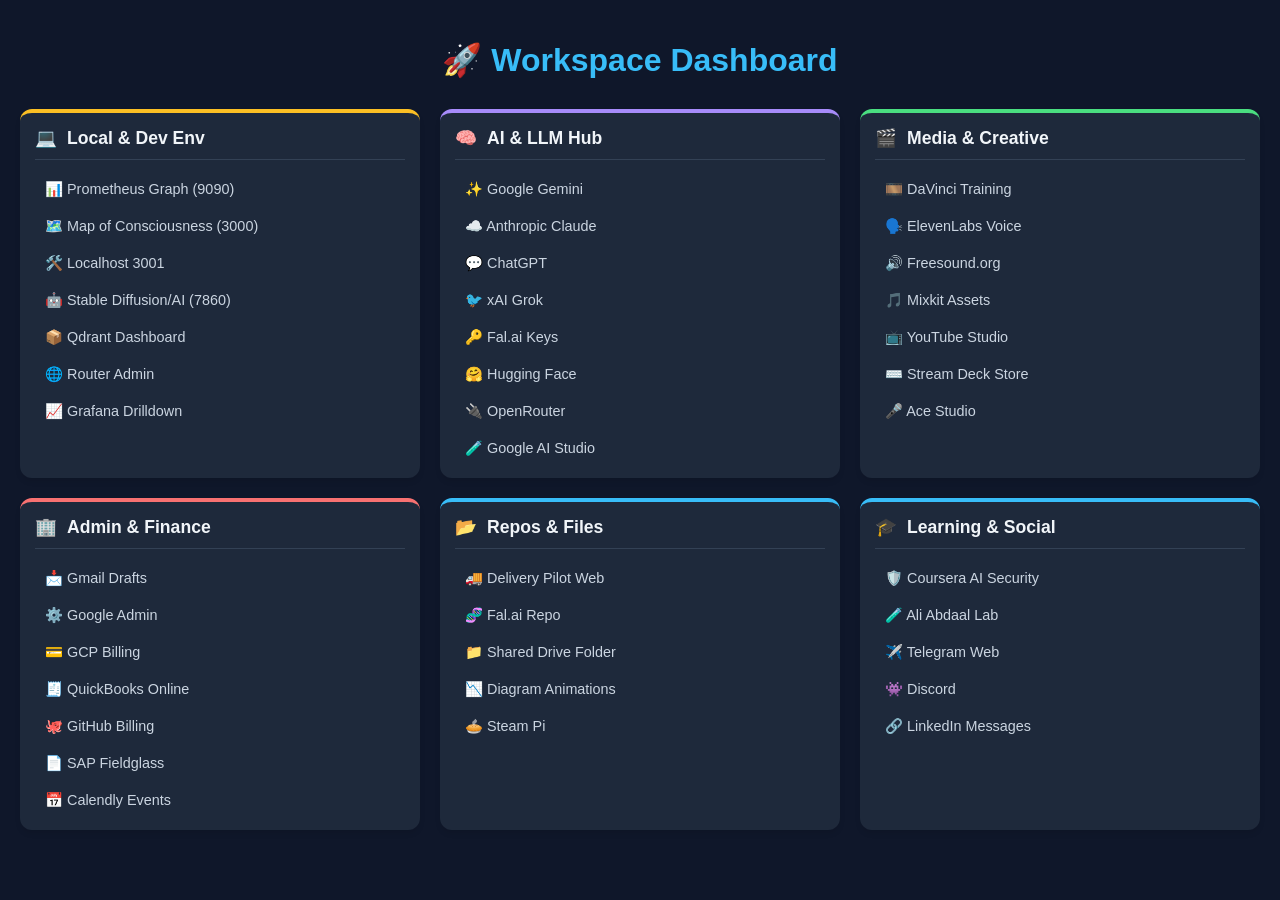
==== february-2026.html @ 4c27ddac "Add personal shortcut dashboard for February 2026" ====
<!DOCTYPE html>
<html lang="en">
<head>
    <meta charset="UTF-8">
    <meta name="viewport" content="width=device-width, initial-scale=1.0">
    <title>Personal Shortcut Dashboard</title>
    <style>
        :root {
            --bg: #0f172a;
            --card-bg: #1e293b;
            --text: #f1f5f9;
            --accent: #38bdf8;
            --group-local: #fbbf24;
            --group-ai: #a78bfa;
            --group-admin: #f87171;
            --group-media: #4ade80;
        }

        body {
            font-family: 'Segoe UI', Tahoma, Geneva, Verdana, sans-serif;
            background-color: var(--bg);
            color: var(--text);
            margin: 0;
            padding: 20px;
        }

        h1 { text-align: center; color: var(--accent); margin-bottom: 30px; }

        .dashboard {
            display: grid;
            grid-template-columns: repeat(auto-fit, minmax(300px, 1fr));
            gap: 20px;
            max-width: 1400px;
            margin: 0 auto;
        }

        .category {
            background: var(--card-bg);
            padding: 15px;
            border-radius: 12px;
            box-shadow: 0 4px 6px -1px rgba(0, 0, 0, 0.1);
            border-top: 4px solid var(--accent);
        }

        .category h2 {
            font-size: 1.1rem;
            margin-top: 0;
            border-bottom: 1px solid #334155;
            padding-bottom: 10px;
            display: flex;
            align-items: center;
            gap: 10px;
        }

        .links {
            display: flex;
            flex-direction: column;
            gap: 8px;
            margin-top: 10px;
        }

        a {
            color: #cbd5e1;
            text-decoration: none;
            font-size: 0.9rem;
            padding: 6px 10px;
            border-radius: 6px;
            transition: all 0.2s;
            white-space: nowrap;
            overflow: hidden;
            text-overflow: ellipsis;
            display: block;
        }

        a:hover {
            background: #334155;
            color: white;
            padding-left: 15px;
        }

        /* Color Coding by Category */
        .cat-local { border-color: var(--group-local); }
        .cat-ai { border-color: var(--group-ai); }
        .cat-admin { border-color: var(--group-admin); }
        .cat-media { border-color: var(--group-media); }

        .emoji { font-style: normal; }
    </style>
</head>
<body>

    <h1>🚀 Workspace Dashboard</h1>

    <div class="dashboard">

        <div class="category cat-local">
            <h2><span class="emoji">💻</span> Local & Dev Env</h2>
            <div class="links">
                <a href="http://localhost:9090/graph">📊 Prometheus Graph (9090)</a>
                <a href="http://localhost:3000/MapOfConsciousness">🗺️ Map of Consciousness (3000)</a>
                <a href="http://localhost:3001/">🛠️ Localhost 3001</a>
                <a href="http://localhost:7860/">🤖 Stable Diffusion/AI (7860)</a>
                <a href="http://192.168.2.227:6333/dashboard">📦 Qdrant Dashboard</a>
                <a href="http://192.168.3.1/#Dashboard">🌐 Router Admin</a>
                <a href="http://localhost:3000/a/grafana-metricsdrilldown-app/drilldown">📈 Grafana Drilldown</a>
            </div>
        </div>

        <div class="category cat-ai">
            <h2><span class="emoji">🧠</span> AI & LLM Hub</h2>
            <div class="links">
                <a href="https://gemini.google.com/">✨ Google Gemini</a>
                <a href="https://claude.ai/">☁️ Anthropic Claude</a>
                <a href="https://chatgpt.com/">💬 ChatGPT</a>
                <a href="https://grok.com/">🐦 xAI Grok</a>
                <a href="https://fal.ai/dashboard/keys">🔑 Fal.ai Keys</a>
                <a href="https://huggingface.co/models">🤗 Hugging Face</a>
                <a href="https://openrouter.ai/models">🔌 OpenRouter</a>
                <a href="https://aistudio.google.com/api-keys">🧪 Google AI Studio</a>
            </div>
        </div>

        <div class="category cat-media">
            <h2><span class="emoji">🎬</span> Media & Creative</h2>
            <div class="links">
                <a href="https://www.blackmagicdesign.com/products/davinciresolve/training">🎞️ DaVinci Training</a>
                <a href="https://elevenlabs.io/app/home">🗣️ ElevenLabs Voice</a>
                <a href="https://freesound.org/">🔊 Freesound.org</a>
                <a href="https://mixkit.co/">🎵 Mixkit Assets</a>
                <a href="https://studio.youtube.com/">📺 YouTube Studio</a>
                <a href="https://marketplace.elgato.com/">⌨️ Stream Deck Store</a>
                <a href="https://acestudio.ai/">🎤 Ace Studio</a>
            </div>
        </div>

        <div class="category cat-admin">
            <h2><span class="emoji">🏢</span> Admin & Finance</h2>
            <div class="links">
                <a href="https://mail.google.com/mail/u/0/#drafts">📩 Gmail Drafts</a>
                <a href="https://admin.google.com/">⚙️ Google Admin</a>
                <a href="https://console.cloud.google.com/billing">💳 GCP Billing</a>
                <a href="https://accounts.intuit.com/app/sign-in?app_group=QBO">🧾 QuickBooks Online</a>
                <a href="https://github.com/settings/billing/usage">🐙 GitHub Billing</a>
                <a href="https://www.us.fieldglass.cloud.sap/">📄 SAP Fieldglass</a>
                <a href="https://calendly.com/app/scheduled_events/user/me">📅 Calendly Events</a>
            </div>
        </div>

        <div class="category">
            <h2><span class="emoji">📂</span> Repos & Files</h2>
            <div class="links">
                <a href="https://github.com/rifaterdemsahin/delivery-pilot-web">🚚 Delivery Pilot Web</a>
                <a href="https://github.com/rifaterdemsahin/fal.ai">🧬 Fal.ai Repo</a>
                <a href="https://drive.google.com/drive/folders/1Aw7z1fhBPbMKdd_1oswbzaWk6Q2gLtJf">📁 Shared Drive Folder</a>
                <a href="https://rifaterdemsahin.github.io/diagram-animations/">📉 Diagram Animations</a>
                <a href="https://github.com/rifaterdemsahin/steam-pi">🥧 Steam Pi</a>
            </div>
        </div>

        <div class="category">
            <h2><span class="emoji">🎓</span> Learning & Social</h2>
            <div class="links">
                <a href="https://www.coursera.org/learn/secure-ai-interpret-and-protect-models">🛡️ Coursera AI Security</a>
                <a href="https://lab.aliabdaal.com/feed">🧪 Ali Abdaal Lab</a>
                <a href="https://web.telegram.org/a/">✈️ Telegram Web</a>
                <a href="https://discord.com/channels/@me">👾 Discord</a>
                <a href="https://www.linkedin.com/messaging/">🔗 LinkedIn Messages</a>
            </div>
        </div>

    </div>

</body>
</html>
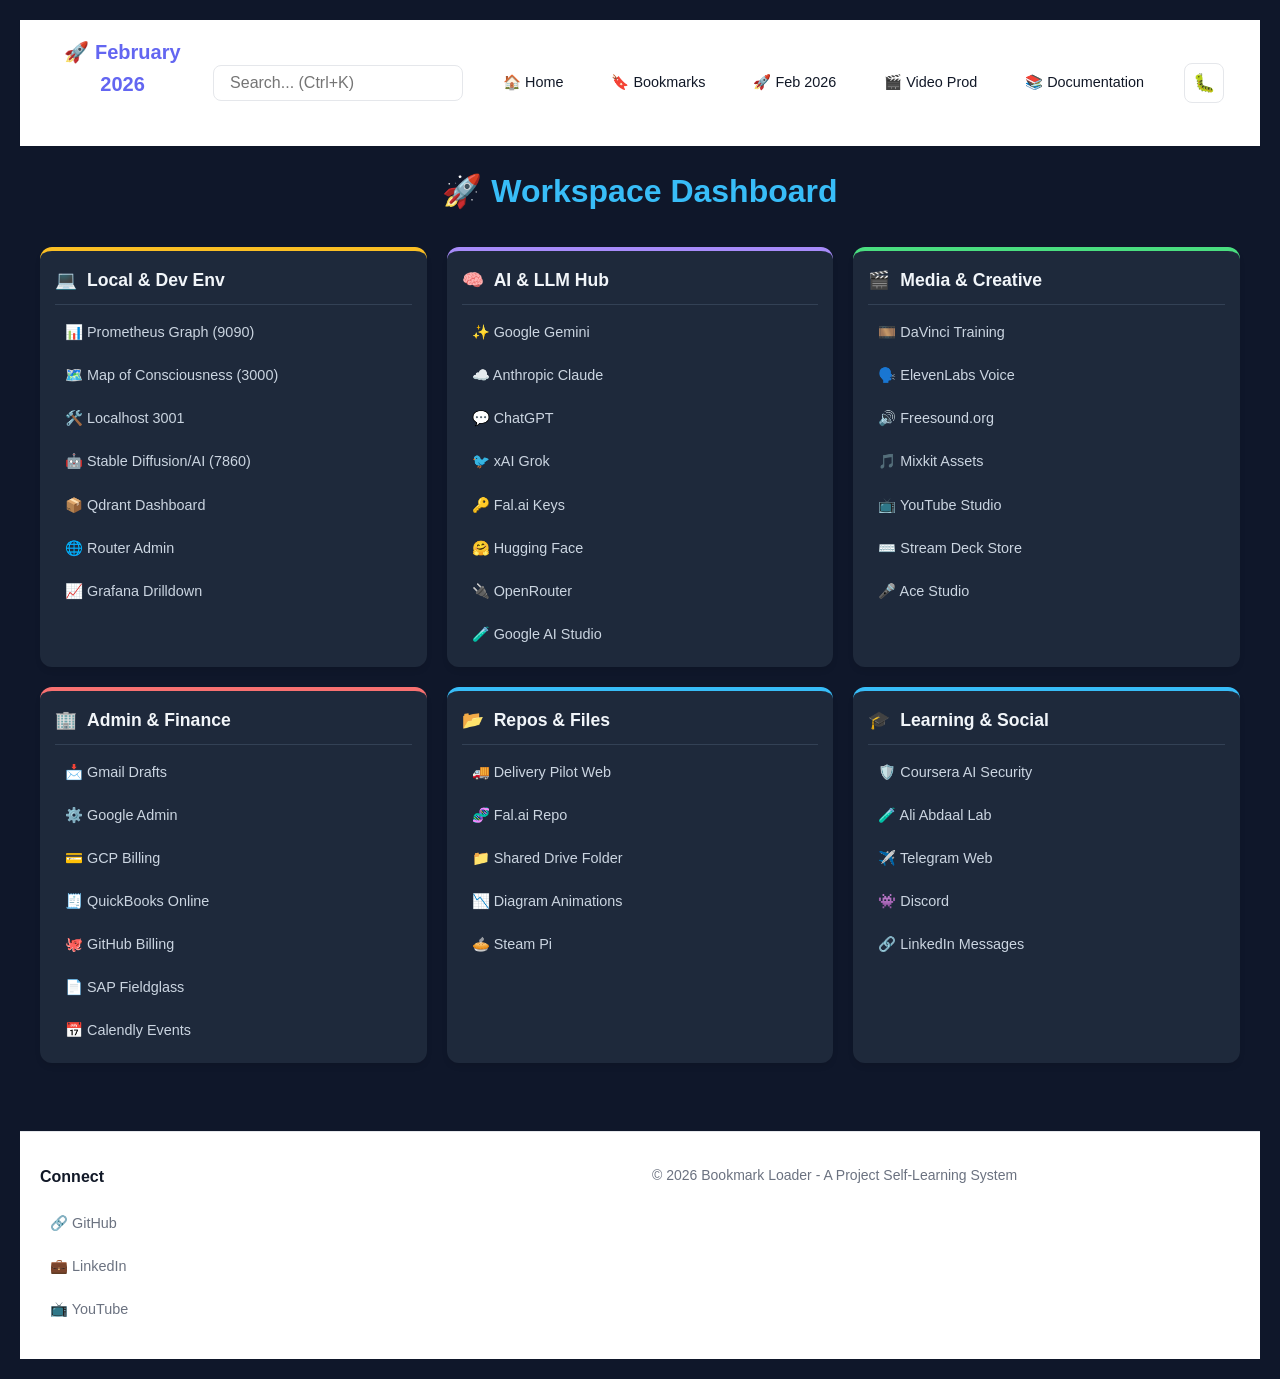
==== commit 2ad340bb: "feat: Integrate february-2026 and video-production pages with full navigation Integrate New Pages: -" ====
--- a/february-2026.html
+++ b/february-2026.html
@@ -3,7 +3,9 @@
 <head>
     <meta charset="UTF-8">
     <meta name="viewport" content="width=device-width, initial-scale=1.0">
-    <title>Personal Shortcut Dashboard</title>
+    <title>February 2026 Dashboard - Bookmark Loader</title>
+    <link rel="stylesheet" href="css/main.css">
+    <link rel="stylesheet" href="css/responsive.css">
     <style>
         :root {
             --bg: #0f172a;
@@ -88,7 +90,40 @@
     </style>
 </head>
 <body>
-
+    <!-- Debug Menu -->
+    <nav id="debug-menu" class="debug-menu" style="display: none;">
+        <div class="debug-menu-container">
+            <span class="debug-label">DEBUG:</span>
+            <div id="debug-menu-items"></div>
+        </div>
+    </nav>
+
+    <!-- Main Navigation -->
+    <nav class="main-nav">
+        <div class="nav-container">
+            <div class="nav-brand">
+                <h1>🚀 February 2026</h1>
+            </div>
+
+            <div class="nav-search">
+                <input
+                    type="text"
+                    id="search-input"
+                    placeholder="Search... (Ctrl+K)"
+                    autocomplete="off"
+                />
+                <div id="search-autocomplete" class="autocomplete-dropdown"></div>
+            </div>
+
+            <div class="nav-links" id="nav-links"></div>
+
+            <button id="debug-toggle" class="debug-toggle" title="Toggle Debug Menu">
+                🐛
+            </button>
+        </div>
+    </nav>
+
+    <div style="padding: 20px;">
     <h1>🚀 Workspace Dashboard</h1>
 
     <div class="dashboard">
@@ -169,6 +204,26 @@
         </div>
 
     </div>
-
+    </div>
+
+    <!-- Footer -->
+    <footer class="footer">
+        <div class="container">
+            <div class="footer-content">
+                <div class="footer-links">
+                    <h4>Connect</h4>
+                    <div id="social-links"></div>
+                </div>
+                <div class="footer-info">
+                    <p>&copy; 2026 Bookmark Loader - A Project Self-Learning System</p>
+                </div>
+            </div>
+        </div>
+    </footer>
+
+    <!-- Scripts -->
+    <script src="js/menu.js"></script>
+    <script src="js/search.js"></script>
+    <script src="js/debug.js"></script>
 </body>
 </html>
--- a/css/main.css
+++ b/css/main.css
@@ -0,0 +1,371 @@
+/* CSS Custom Properties (Design Tokens) */
+:root {
+  /* Colors */
+  --primary: #6366f1;
+  --secondary: #8b5cf6;
+  --success: #10b981;
+  --warning: #f59e0b;
+  --danger: #ef4444;
+  --neutral: #6b7280;
+  --background: #f9fafb;
+  --surface: #ffffff;
+  --text-primary: #111827;
+  --text-secondary: #6b7280;
+  --border: #e5e7eb;
+
+  /* Spacing */
+  --spacing-xs: 0.25rem;
+  --spacing-sm: 0.5rem;
+  --spacing-md: 1rem;
+  --spacing-lg: 1.5rem;
+  --spacing-xl: 2rem;
+  --spacing-2xl: 3rem;
+
+  /* Typography */
+  --font-family: -apple-system, BlinkMacSystemFont, 'Segoe UI', Roboto, Oxygen, Ubuntu, sans-serif;
+  --font-size-sm: 0.875rem;
+  --font-size-base: 1rem;
+  --font-size-lg: 1.125rem;
+  --font-size-xl: 1.25rem;
+  --font-size-2xl: 1.5rem;
+  --font-size-3xl: 2rem;
+
+  /* Shadows */
+  --shadow-sm: 0 1px 2px 0 rgba(0, 0, 0, 0.05);
+  --shadow-md: 0 4px 6px -1px rgba(0, 0, 0, 0.1);
+  --shadow-lg: 0 10px 15px -3px rgba(0, 0, 0, 0.1);
+
+  /* Border Radius */
+  --radius-sm: 0.25rem;
+  --radius-md: 0.5rem;
+  --radius-lg: 1rem;
+
+  /* Transitions */
+  --transition-fast: 150ms ease-in-out;
+  --transition-base: 300ms ease-in-out;
+}
+
+/* Reset & Base Styles */
+* {
+  margin: 0;
+  padding: 0;
+  box-sizing: border-box;
+}
+
+html {
+  scroll-behavior: smooth;
+}
+
+body {
+  font-family: var(--font-family);
+  font-size: var(--font-size-base);
+  line-height: 1.6;
+  color: var(--text-primary);
+  background-color: var(--background);
+}
+
+/* Debug Menu Styles */
+.debug-menu {
+  background-color: #1f2937;
+  color: #ffffff;
+  padding: var(--spacing-sm) var(--spacing-md);
+  border-bottom: 2px solid var(--warning);
+  position: sticky;
+  top: 0;
+  z-index: 1000;
+}
+
+.debug-menu-container {
+  max-width: 1200px;
+  margin: 0 auto;
+  display: flex;
+  align-items: center;
+  gap: var(--spacing-md);
+  flex-wrap: wrap;
+}
+
+.debug-label {
+  font-weight: bold;
+  color: var(--warning);
+  font-size: var(--font-size-sm);
+}
+
+#debug-menu-items {
+  display: flex;
+  gap: var(--spacing-sm);
+  flex-wrap: wrap;
+}
+
+#debug-menu-items a {
+  color: #ffffff;
+  text-decoration: none;
+  padding: var(--spacing-xs) var(--spacing-sm);
+  background-color: rgba(255, 255, 255, 0.1);
+  border-radius: var(--radius-sm);
+  font-size: var(--font-size-sm);
+  transition: background-color var(--transition-fast);
+}
+
+#debug-menu-items a:hover {
+  background-color: rgba(255, 255, 255, 0.2);
+}
+
+/* Main Navigation */
+.main-nav {
+  background-color: var(--surface);
+  box-shadow: var(--shadow-sm);
+  position: sticky;
+  top: 0;
+  z-index: 999;
+}
+
+.nav-container {
+  max-width: 1200px;
+  margin: 0 auto;
+  padding: var(--spacing-md);
+  display: flex;
+  align-items: center;
+  gap: var(--spacing-lg);
+  flex-wrap: wrap;
+}
+
+.nav-brand h1 {
+  font-size: var(--font-size-xl);
+  color: var(--primary);
+}
+
+.nav-search {
+  flex: 1;
+  min-width: 250px;
+  position: relative;
+}
+
+#search-input {
+  width: 100%;
+  padding: var(--spacing-sm) var(--spacing-md);
+  border: 1px solid var(--border);
+  border-radius: var(--radius-md);
+  font-size: var(--font-size-base);
+  transition: border-color var(--transition-fast), box-shadow var(--transition-fast);
+}
+
+#search-input:focus {
+  outline: none;
+  border-color: var(--primary);
+  box-shadow: 0 0 0 3px rgba(99, 102, 241, 0.1);
+}
+
+.autocomplete-dropdown {
+  position: absolute;
+  top: 100%;
+  left: 0;
+  right: 0;
+  margin-top: var(--spacing-xs);
+  background-color: var(--surface);
+  border: 1px solid var(--border);
+  border-radius: var(--radius-md);
+  box-shadow: var(--shadow-lg);
+  max-height: 300px;
+  overflow-y: auto;
+  display: none;
+  z-index: 1000;
+}
+
+.autocomplete-dropdown.active {
+  display: block;
+}
+
+.autocomplete-item {
+  padding: var(--spacing-sm) var(--spacing-md);
+  cursor: pointer;
+  transition: background-color var(--transition-fast);
+}
+
+.autocomplete-item:hover,
+.autocomplete-item.selected {
+  background-color: var(--background);
+}
+
+.nav-links {
+  display: flex;
+  gap: var(--spacing-md);
+  align-items: center;
+}
+
+.nav-links a {
+  color: var(--text-primary);
+  text-decoration: none;
+  padding: var(--spacing-sm) var(--spacing-md);
+  border-radius: var(--radius-md);
+  transition: background-color var(--transition-fast);
+}
+
+.nav-links a:hover {
+  background-color: var(--background);
+}
+
+.debug-toggle {
+  background-color: transparent;
+  border: 1px solid var(--border);
+  border-radius: var(--radius-md);
+  padding: var(--spacing-sm);
+  cursor: pointer;
+  font-size: var(--font-size-lg);
+  transition: background-color var(--transition-fast);
+}
+
+.debug-toggle:hover {
+  background-color: var(--background);
+}
+
+/* Hero Section */
+.hero {
+  background: linear-gradient(135deg, var(--primary), var(--secondary));
+  color: white;
+  padding: var(--spacing-2xl) var(--spacing-md);
+  text-align: center;
+}
+
+.hero-content h2 {
+  font-size: var(--font-size-3xl);
+  margin-bottom: var(--spacing-md);
+}
+
+.hero-content p {
+  font-size: var(--font-size-lg);
+  margin-bottom: var(--spacing-xl);
+  opacity: 0.9;
+}
+
+.hero-actions {
+  display: flex;
+  gap: var(--spacing-md);
+  justify-content: center;
+  flex-wrap: wrap;
+}
+
+/* Buttons */
+.btn {
+  display: inline-block;
+  padding: var(--spacing-sm) var(--spacing-lg);
+  border-radius: var(--radius-md);
+  text-decoration: none;
+  font-weight: 500;
+  transition: transform var(--transition-fast), box-shadow var(--transition-fast);
+}
+
+.btn:hover {
+  transform: translateY(-2px);
+  box-shadow: var(--shadow-lg);
+}
+
+.btn-primary {
+  background-color: white;
+  color: var(--primary);
+}
+
+.btn-secondary {
+  background-color: transparent;
+  color: white;
+  border: 2px solid white;
+}
+
+/* Features Section */
+.features {
+  padding: var(--spacing-2xl) var(--spacing-md);
+}
+
+.container {
+  max-width: 1200px;
+  margin: 0 auto;
+}
+
+.features h2 {
+  font-size: var(--font-size-2xl);
+  text-align: center;
+  margin-bottom: var(--spacing-xl);
+  color: var(--text-primary);
+}
+
+.features-grid {
+  display: grid;
+  grid-template-columns: repeat(auto-fit, minmax(250px, 1fr));
+  gap: var(--spacing-lg);
+}
+
+.feature-card {
+  background-color: var(--surface);
+  padding: var(--spacing-lg);
+  border-radius: var(--radius-lg);
+  box-shadow: var(--shadow-sm);
+  text-align: center;
+  transition: transform var(--transition-base), box-shadow var(--transition-base);
+}
+
+.feature-card:hover {
+  transform: translateY(-4px);
+  box-shadow: var(--shadow-md);
+}
+
+.feature-icon {
+  font-size: 3rem;
+  display: block;
+  margin-bottom: var(--spacing-md);
+}
+
+.feature-card h3 {
+  font-size: var(--font-size-lg);
+  margin-bottom: var(--spacing-sm);
+  color: var(--text-primary);
+}
+
+.feature-card p {
+  color: var(--text-secondary);
+  font-size: var(--font-size-sm);
+}
+
+/* Footer */
+.footer {
+  background-color: var(--surface);
+  border-top: 1px solid var(--border);
+  padding: var(--spacing-xl) var(--spacing-md);
+  margin-top: var(--spacing-2xl);
+}
+
+.footer-content {
+  display: grid;
+  grid-template-columns: repeat(auto-fit, minmax(200px, 1fr));
+  gap: var(--spacing-lg);
+}
+
+.footer-links h4 {
+  margin-bottom: var(--spacing-md);
+  color: var(--text-primary);
+}
+
+#social-links {
+  display: flex;
+  flex-direction: column;
+  gap: var(--spacing-sm);
+}
+
+#social-links a {
+  color: var(--text-secondary);
+  text-decoration: none;
+  transition: color var(--transition-fast);
+}
+
+#social-links a:hover {
+  color: var(--primary);
+}
+
+.footer-info p {
+  color: var(--text-secondary);
+  font-size: var(--font-size-sm);
+  margin-bottom: var(--spacing-sm);
+}
+
+/* Utility Classes */
+.emoji {
+  font-family: 'Apple Color Emoji', 'Segoe UI Emoji', 'Segoe UI Symbol', 'Noto Color Emoji', sans-serif;
+}
--- a/css/responsive.css
+++ b/css/responsive.css
@@ -0,0 +1,163 @@
+/* Responsive Design - Mobile First Approach */
+
+/* Mobile Styles (< 640px) - Base styles in main.css */
+
+/* Tablet Styles (640px - 1024px) */
+@media (min-width: 640px) {
+  .nav-container {
+    flex-wrap: nowrap;
+  }
+
+  .nav-search {
+    max-width: 400px;
+  }
+
+  .hero-content h2 {
+    font-size: 2.5rem;
+  }
+
+  .features-grid {
+    grid-template-columns: repeat(2, 1fr);
+  }
+}
+
+/* Desktop Styles (> 1024px) */
+@media (min-width: 1024px) {
+  .features-grid {
+    grid-template-columns: repeat(3, 1fr);
+  }
+
+  .hero-content h2 {
+    font-size: 3rem;
+  }
+}
+
+/* Mobile-specific adjustments */
+@media (max-width: 640px) {
+  .nav-container {
+    flex-direction: column;
+    align-items: stretch;
+  }
+
+  .nav-brand {
+    text-align: center;
+  }
+
+  .nav-search {
+    width: 100%;
+  }
+
+  .nav-links {
+    flex-wrap: wrap;
+    justify-content: center;
+  }
+
+  .hero {
+    padding: var(--spacing-xl) var(--spacing-md);
+  }
+
+  .hero-content h2 {
+    font-size: 1.75rem;
+  }
+
+  .hero-content p {
+    font-size: 1rem;
+  }
+
+  .features-grid {
+    grid-template-columns: 1fr;
+  }
+
+  .footer-content {
+    grid-template-columns: 1fr;
+    text-align: center;
+  }
+
+  #social-links {
+    align-items: center;
+  }
+
+  .debug-menu-container {
+    flex-direction: column;
+    align-items: flex-start;
+  }
+
+  #debug-menu-items {
+    width: 100%;
+  }
+}
+
+/* Touch-friendly tap targets for mobile */
+@media (hover: none) and (pointer: coarse) {
+  .nav-links a,
+  .btn,
+  .debug-toggle,
+  .autocomplete-item {
+    min-height: 44px;
+    display: flex;
+    align-items: center;
+    justify-content: center;
+  }
+}
+
+/* Print Styles */
+@media print {
+  .debug-menu,
+  .main-nav,
+  .footer {
+    display: none;
+  }
+
+  .hero {
+    background: white;
+    color: black;
+  }
+
+  .feature-card {
+    break-inside: avoid;
+  }
+}
+
+/* High contrast mode support */
+@media (prefers-contrast: high) {
+  :root {
+    --border: #000000;
+    --text-secondary: #000000;
+  }
+
+  .btn-secondary {
+    border-width: 3px;
+  }
+}
+
+/* Reduced motion support */
+@media (prefers-reduced-motion: reduce) {
+  * {
+    animation-duration: 0.01ms !important;
+    animation-iteration-count: 1 !important;
+    transition-duration: 0.01ms !important;
+  }
+
+  html {
+    scroll-behavior: auto;
+  }
+}
+
+/* Dark mode support (future enhancement) */
+@media (prefers-color-scheme: dark) {
+  :root {
+    --background: #111827;
+    --surface: #1f2937;
+    --text-primary: #f9fafb;
+    --text-secondary: #d1d5db;
+    --border: #374151;
+  }
+
+  .debug-menu {
+    background-color: #000000;
+  }
+
+  .hero {
+    background: linear-gradient(135deg, #4f46e5, #7c3aed);
+  }
+}
